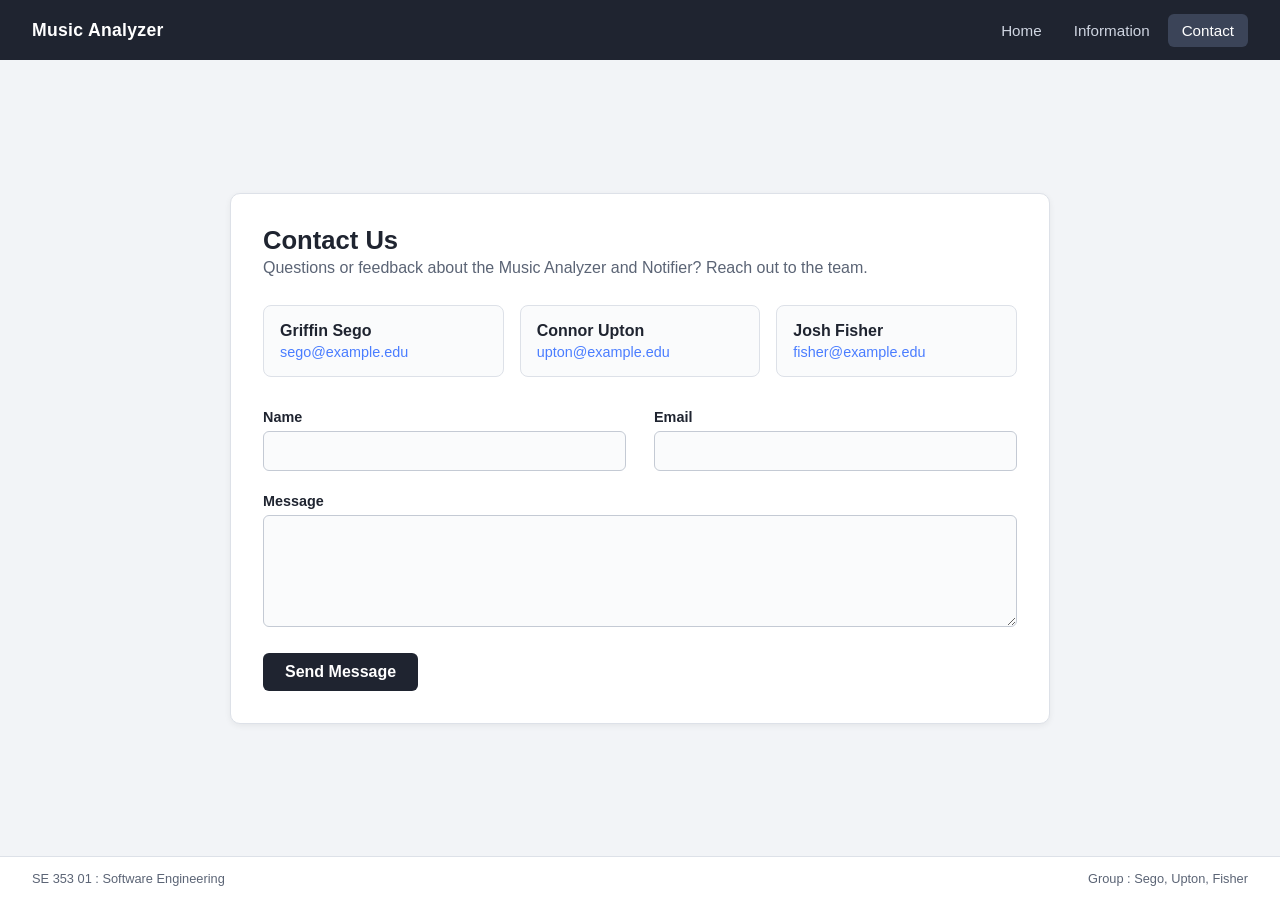
==== contact.html @ 7ef416bd "fixed index.html and added contact.html" ====
<!DOCTYPE html>
<html lang="en">

<head>
    <meta charset="UTF-8">
    <meta name="viewport" content="width=device-width, initial-scale=1">
    <title>Music Analyzer – Contact</title>
    <link rel="stylesheet" href="css/style.css">
</head>

<body>
    <header class="topbar">
        <span class="brand">Music Analyzer</span>
        <nav>
            <a href="index.html">Home</a>
            <a href="stats.html">Information</a>
            <a href="contact.html" aria-current="page">Contact</a>
        </nav>
    </header>

    <main>
        <section class="panel">
            <h1>Contact Us</h1>
            <p class="sub">Questions or feedback about the Music Analyzer and Notifier? Reach out to the team.</p>

            <div class="team">
                <div class="member">
                    <strong>Griffin Sego</strong>
                    <a href="mailto:crupton23@my.trine.edu">sego@example.edu</a>
                </div>
                <div class="member">
                    <strong>Connor Upton</strong>
                    <a href="mailto:gcsego23@my.trine.edu">upton@example.edu</a>
                </div>
                <div class="member">
                    <strong>Josh Fisher</strong>
                    <a href="mailto:jsfisher23@my.trine.edu">fisher@example.edu</a>
                </div>
            </div>

            <form class="options contact-form" id="contact-form">
                <div class="option">
                    <label for="name">Name</label>
                    <input type="text" id="name" name="name" required>
                </div>

                <div class="option">
                    <label for="email">Email</label>
                    <input type="email" id="email" name="email" required>
                </div>

                <div class="option full">
                    <label for="message">Message</label>
                    <textarea id="message" name="message" rows="5" required></textarea>
                </div>

                <div class="option full">
                    <button type="submit">Send Message</button>
                </div>
            </form>
        </section>
    </main>

    <footer>
        <span>SE 353 01 : Software Engineering</span>
        <span>Group : Sego, Upton, Fisher</span>
    </footer>

    <script>
        // No backend yet: open the user's mail app with the message filled in.
        const TEAM_EMAIL = 'fisher@example.edu';
        document.getElementById('contact-form').addEventListener('submit', (e) => {
            e.preventDefault();
            const f = e.target;
            const subject = `Music Analyzer feedback from ${f.name.value}`;
            const body = `${f.message.value}\n\nReply to: ${f.email.value}`;
            location.href = `mailto:${TEAM_EMAIL}?subject=${encodeURIComponent(subject)}&body=${encodeURIComponent(body)}`;
        });
    </script>
</body>

</html>
---- css/style.css ----
* {
    box-sizing: border-box;
}

html,
body {
    height: 100%;
}

body {
    margin: 0;
    font-family: "Segoe UI", Roboto, Helvetica, Arial, sans-serif;
    color: #1f2430;
    background: #f2f4f7;
    display: flex;
    flex-direction: column;
    min-height: 100vh;
}

/* Top bar spans the full width */
.topbar {
    background: #1f2430;
    color: #fff;
    display: flex;
    align-items: center;
    justify-content: space-between;
    padding: 0 32px;
    height: 60px;
    flex-shrink: 0;
}

.brand {
    font-weight: 600;
    font-size: 1.1rem;
    letter-spacing: .3px;
}

nav {
    display: flex;
    gap: 4px;
}

nav a {
    color: #cfd5e1;
    text-decoration: none;
    padding: 8px 14px;
    border-radius: 6px;
    font-size: .95rem;
}

nav a:hover {
    background: #2e3545;
    color: #fff;
}

nav a[aria-current="page"] {
    background: #3b4458;
    color: #fff;
}

/* Main area fills the space between bar and footer */
main {
    flex: 1;
    display: flex;
    flex-direction: column;
    align-items: center;
    justify-content: center;
    padding: 40px 16px;
}

/* Main page */
.title {
    text-align: center;
    margin-bottom: 48px;
}

.title h1 {
    font-size: clamp(1.8rem, 4vw, 2.8rem);
    margin: 0;
    font-weight: 700;
}

.title p {
    font-size: 1.15rem;
    color: #5b6475;
    margin: 8px 0 0;
}

.services {
    display: flex;
    gap: 32px;
    flex-wrap: wrap;
    justify-content: center;
}

.service {
    width: 260px;
    padding: 32px 20px;
    background: #fff;
    border: 1px solid #dde1e8;
    border-top: 5px solid var(--accent);
    border-radius: 10px;
    box-shadow: 0 2px 6px rgba(0, 0, 0, .06);
    display: flex;
    flex-direction: column;
    align-items: center;
    gap: 14px;
    color: inherit;
    text-decoration: none;
    font-size: 1.3rem;
    font-weight: 600;
    transition: transform .15s, box-shadow .15s;
}

.service:hover {
    transform: translateY(-3px);
    box-shadow: 0 8px 18px rgba(0, 0, 0, .1);
}

.service small {
    font-size: .85rem;
    font-weight: 400;
    color: #5b6475;
}

.dot {
    width: 18px;
    height: 18px;
    border-radius: 50%;
    background: var(--accent);
}

.spotify {
    --accent: #1db954;
}

.apple {
    --accent: #a855b5;
}

.notice {
    text-align: center;
    font-size: .9rem;
    color: #5b6475;
    margin-top: 40px;
}

.notice strong {
    display: block;
    color: #c0392b;
    margin-top: 4px;
}

footer {
    display: flex;
    justify-content: space-between;
    flex-wrap: wrap;
    gap: 8px;
    padding: 14px 32px;
    font-size: .8rem;
    color: #5b6475;
    border-top: 1px solid #dde1e8;
    background: #fff;
}

/* Options page */
.panel {
    width: 100%;
    max-width: 820px;
    background: #fff;
    border: 1px solid #dde1e8;
    border-radius: 10px;
    box-shadow: 0 2px 6px rgba(0, 0, 0, .06);
    padding: 32px;
}

.panel h1 {
    margin: 0 0 4px;
    font-size: 1.6rem;
}

.panel .sub {
    margin: 0 0 28px;
    color: #5b6475;
}

.options {
    display: grid;
    grid-template-columns: repeat(auto-fit, minmax(300px, 1fr));
    gap: 22px 28px;
}

.option label {
    display: block;
    font-weight: 600;
    font-size: .9rem;
    margin-bottom: 6px;
}

.option select {
    width: 100%;
    padding: 10px 12px;
    font: inherit;
    border: 1px solid #c4cad4;
    border-radius: 6px;
    background: #fafbfc;
    cursor: pointer;
}

.option select:focus {
    outline: 2px solid #4a7dff;
    outline-offset: 1px;
    border-color: #4a7dff;
}

.badge {
    display: inline-block;
    padding: 3px 10px;
    border-radius: 999px;
    font-size: .8rem;
    font-weight: 600;
    color: #fff;
    background: var(--accent, #5b6475);
    margin-left: 8px;
    vertical-align: middle;
}

/* Contact page */
.team {
    display: grid;
    grid-template-columns: repeat(auto-fit, minmax(180px, 1fr));
    gap: 16px;
    margin-bottom: 32px;
}

.member {
    padding: 16px;
    border: 1px solid #dde1e8;
    border-radius: 8px;
    background: #fafbfc;
    display: flex;
    flex-direction: column;
    gap: 4px;
}

.member a {
    color: #4a7dff;
    text-decoration: none;
    font-size: .9rem;
    overflow-wrap: anywhere;
}

.member a:hover {
    text-decoration: underline;
}

.option.full {
    grid-column: 1 / -1;
}

.option input,
.option textarea {
    width: 100%;
    padding: 10px 12px;
    font: inherit;
    border: 1px solid #c4cad4;
    border-radius: 6px;
    background: #fafbfc;
}

.option textarea {
    resize: vertical;
}

.option input:focus,
.option textarea:focus {
    outline: 2px solid #4a7dff;
    outline-offset: 1px;
    border-color: #4a7dff;
}

.contact-form button {
    padding: 10px 22px;
    font: inherit;
    font-weight: 600;
    color: #fff;
    background: #1f2430;
    border: none;
    border-radius: 6px;
    cursor: pointer;
}

.contact-form button:hover {
    background: #3b4458;
}

@media (max-width: 600px) {
    .topbar {
        padding: 0 16px;
    }

    .brand {
        display: none;
    }

    footer {
        padding: 14px 16px;
    }

    .panel {
        padding: 22px 16px;
    }
}
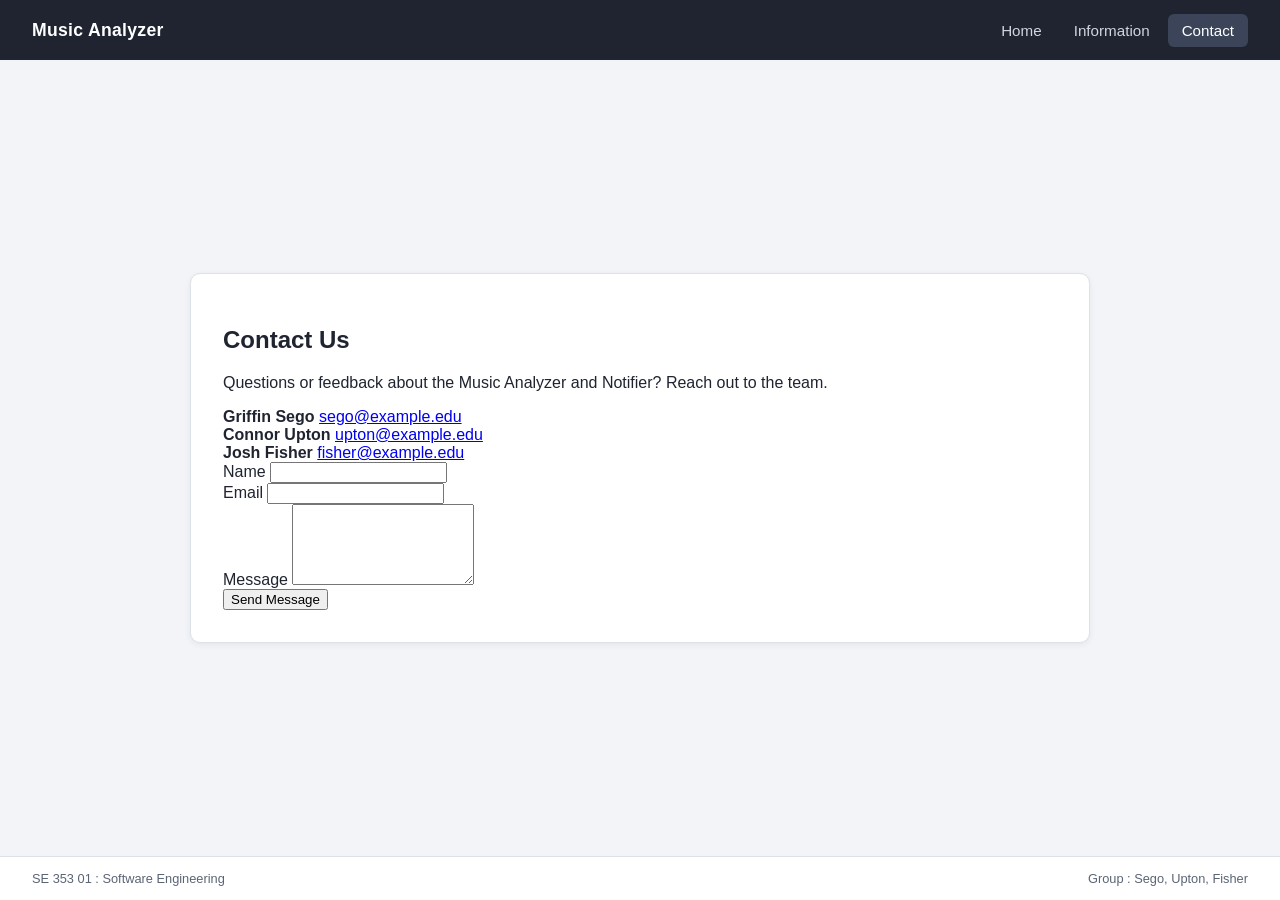
==== commit 5570001e: "Updated index.php to use style.css Updated index.php to use style.css to save time in the future. Re" ====
--- a/contact.html
+++ b/contact.html
@@ -12,8 +12,8 @@
     <header class="topbar">
         <span class="brand">Music Analyzer</span>
         <nav>
-            <a href="index.html">Home</a>
-            <a href="stats.html">Information</a>
+            <a href="index.php">Home</a>
+            <a href="information.html">Information</a>
             <a href="contact.html" aria-current="page">Contact</a>
         </nav>
     </header>
--- a/css/style.css
+++ b/css/style.css
@@ -10,14 +10,17 @@
 body {
     margin: 0;
     font-family: "Segoe UI", Roboto, Helvetica, Arial, sans-serif;
+    background: #f2f4f7;
     color: #1f2430;
-    background: #f2f4f7;
     display: flex;
     flex-direction: column;
     min-height: 100vh;
 }
 
-/* Top bar spans the full width */
+/* =========================
+   HEADER
+========================= */
+
 .topbar {
     background: #1f2430;
     color: #fff;
@@ -30,8 +33,8 @@
 }
 
 .brand {
+    font-size: 1.1rem;
     font-weight: 600;
-    font-size: 1.1rem;
     letter-spacing: .3px;
 }
 
@@ -46,6 +49,7 @@
     padding: 8px 14px;
     border-radius: 6px;
     font-size: .95rem;
+    transition: .2s;
 }
 
 nav a:hover {
@@ -58,69 +62,117 @@
     color: #fff;
 }
 
-/* Main area fills the space between bar and footer */
+/* =========================
+   MAIN CONTENT
+========================= */
+
 main {
     flex: 1;
     display: flex;
-    flex-direction: column;
     align-items: center;
     justify-content: center;
     padding: 40px 16px;
 }
 
-/* Main page */
+/* Main card */
+
+.panel {
+    width: 100%;
+    max-width: 900px;
+    background: #fff;
+    border: 1px solid #dde1e8;
+    border-radius: 10px;
+    box-shadow: 0 2px 6px rgba(0,0,0,.06);
+    padding: 32px;
+}
+
+/* Title section */
+
 .title {
     text-align: center;
-    margin-bottom: 48px;
+    margin-bottom: 32px;
 }
 
 .title h1 {
-    font-size: clamp(1.8rem, 4vw, 2.8rem);
     margin: 0;
+    font-size: clamp(2rem, 4vw, 3rem);
     font-weight: 700;
 }
 
 .title p {
-    font-size: 1.15rem;
-    color: #5b6475;
-    margin: 8px 0 0;
-}
+    margin-top: 12px;
+    color: #5b6475;
+    font-size: 1.1rem;
+    line-height: 1.5;
+}
+
+/* =========================
+   STATUS MESSAGES
+========================= */
+
+.error {
+    background: #fde8e8;
+    color: #8a1c1c;
+    padding: 12px;
+    border-radius: 6px;
+    margin-bottom: 16px;
+    text-align: center;
+}
+
+.success {
+    background: #e6f2ea;
+    color: #1d5c2e;
+    padding: 12px;
+    border-radius: 6px;
+    margin-bottom: 16px;
+    text-align: center;
+}
+
+/* =========================
+   SERVICE CARDS
+========================= */
 
 .services {
     display: flex;
+    justify-content: center;
     gap: 32px;
     flex-wrap: wrap;
-    justify-content: center;
+    margin-top: 24px;
 }
 
 .service {
-    width: 260px;
+    width: 280px;
     padding: 32px 20px;
-    background: #fff;
     border: 1px solid #dde1e8;
     border-top: 5px solid var(--accent);
     border-radius: 10px;
-    box-shadow: 0 2px 6px rgba(0, 0, 0, .06);
+    background: #fff;
+    color: inherit;
+    text-decoration: none;
+
     display: flex;
     flex-direction: column;
     align-items: center;
     gap: 14px;
-    color: inherit;
-    text-decoration: none;
+
     font-size: 1.3rem;
     font-weight: 600;
-    transition: transform .15s, box-shadow .15s;
+
+    transition: transform .15s ease,
+                box-shadow .15s ease;
 }
 
 .service:hover {
     transform: translateY(-3px);
-    box-shadow: 0 8px 18px rgba(0, 0, 0, .1);
+    box-shadow: 0 8px 18px rgba(0,0,0,.10);
 }
 
 .service small {
+    text-align: center;
+    color: #5b6475;
     font-size: .85rem;
     font-weight: 400;
-    color: #5b6475;
+    line-height: 1.5;
 }
 
 .dot {
@@ -130,171 +182,59 @@
     background: var(--accent);
 }
 
+/* Provider themes */
+
 .spotify {
-    --accent: #1db954;
+    --accent: #1DB954;
 }
 
 .apple {
-    --accent: #a855b5;
-}
+    --accent: #FA243C;
+}
+
+/* =========================
+   NOTICE
+========================= */
 
 .notice {
-    text-align: center;
+    margin-top: 35px;
+    text-align: center;
+    color: #5b6475;
     font-size: .9rem;
-    color: #5b6475;
-    margin-top: 40px;
+    line-height: 1.6;
 }
 
 .notice strong {
     display: block;
+    margin-top: 6px;
     color: #c0392b;
-    margin-top: 4px;
-}
+}
+
+/* =========================
+   FOOTER
+========================= */
 
 footer {
     display: flex;
     justify-content: space-between;
     flex-wrap: wrap;
     gap: 8px;
+
     padding: 14px 32px;
+
     font-size: .8rem;
     color: #5b6475;
+
     border-top: 1px solid #dde1e8;
     background: #fff;
 }
 
-/* Options page */
-.panel {
-    width: 100%;
-    max-width: 820px;
-    background: #fff;
-    border: 1px solid #dde1e8;
-    border-radius: 10px;
-    box-shadow: 0 2px 6px rgba(0, 0, 0, .06);
-    padding: 32px;
-}
-
-.panel h1 {
-    margin: 0 0 4px;
-    font-size: 1.6rem;
-}
-
-.panel .sub {
-    margin: 0 0 28px;
-    color: #5b6475;
-}
-
-.options {
-    display: grid;
-    grid-template-columns: repeat(auto-fit, minmax(300px, 1fr));
-    gap: 22px 28px;
-}
-
-.option label {
-    display: block;
-    font-weight: 600;
-    font-size: .9rem;
-    margin-bottom: 6px;
-}
-
-.option select {
-    width: 100%;
-    padding: 10px 12px;
-    font: inherit;
-    border: 1px solid #c4cad4;
-    border-radius: 6px;
-    background: #fafbfc;
-    cursor: pointer;
-}
-
-.option select:focus {
-    outline: 2px solid #4a7dff;
-    outline-offset: 1px;
-    border-color: #4a7dff;
-}
-
-.badge {
-    display: inline-block;
-    padding: 3px 10px;
-    border-radius: 999px;
-    font-size: .8rem;
-    font-weight: 600;
-    color: #fff;
-    background: var(--accent, #5b6475);
-    margin-left: 8px;
-    vertical-align: middle;
-}
-
-/* Contact page */
-.team {
-    display: grid;
-    grid-template-columns: repeat(auto-fit, minmax(180px, 1fr));
-    gap: 16px;
-    margin-bottom: 32px;
-}
-
-.member {
-    padding: 16px;
-    border: 1px solid #dde1e8;
-    border-radius: 8px;
-    background: #fafbfc;
-    display: flex;
-    flex-direction: column;
-    gap: 4px;
-}
-
-.member a {
-    color: #4a7dff;
-    text-decoration: none;
-    font-size: .9rem;
-    overflow-wrap: anywhere;
-}
-
-.member a:hover {
-    text-decoration: underline;
-}
-
-.option.full {
-    grid-column: 1 / -1;
-}
-
-.option input,
-.option textarea {
-    width: 100%;
-    padding: 10px 12px;
-    font: inherit;
-    border: 1px solid #c4cad4;
-    border-radius: 6px;
-    background: #fafbfc;
-}
-
-.option textarea {
-    resize: vertical;
-}
-
-.option input:focus,
-.option textarea:focus {
-    outline: 2px solid #4a7dff;
-    outline-offset: 1px;
-    border-color: #4a7dff;
-}
-
-.contact-form button {
-    padding: 10px 22px;
-    font: inherit;
-    font-weight: 600;
-    color: #fff;
-    background: #1f2430;
-    border: none;
-    border-radius: 6px;
-    cursor: pointer;
-}
-
-.contact-form button:hover {
-    background: #3b4458;
-}
+/* =========================
+   RESPONSIVE
+========================= */
 
 @media (max-width: 600px) {
+
     .topbar {
         padding: 0 16px;
     }
@@ -303,11 +243,18 @@
         display: none;
     }
 
+    .panel {
+        padding: 20px;
+    }
+
     footer {
         padding: 14px 16px;
-    }
-
-    .panel {
-        padding: 22px 16px;
+        justify-content: center;
+        text-align: center;
+    }
+
+    .service {
+        width: 100%;
+        max-width: 320px;
     }
 }
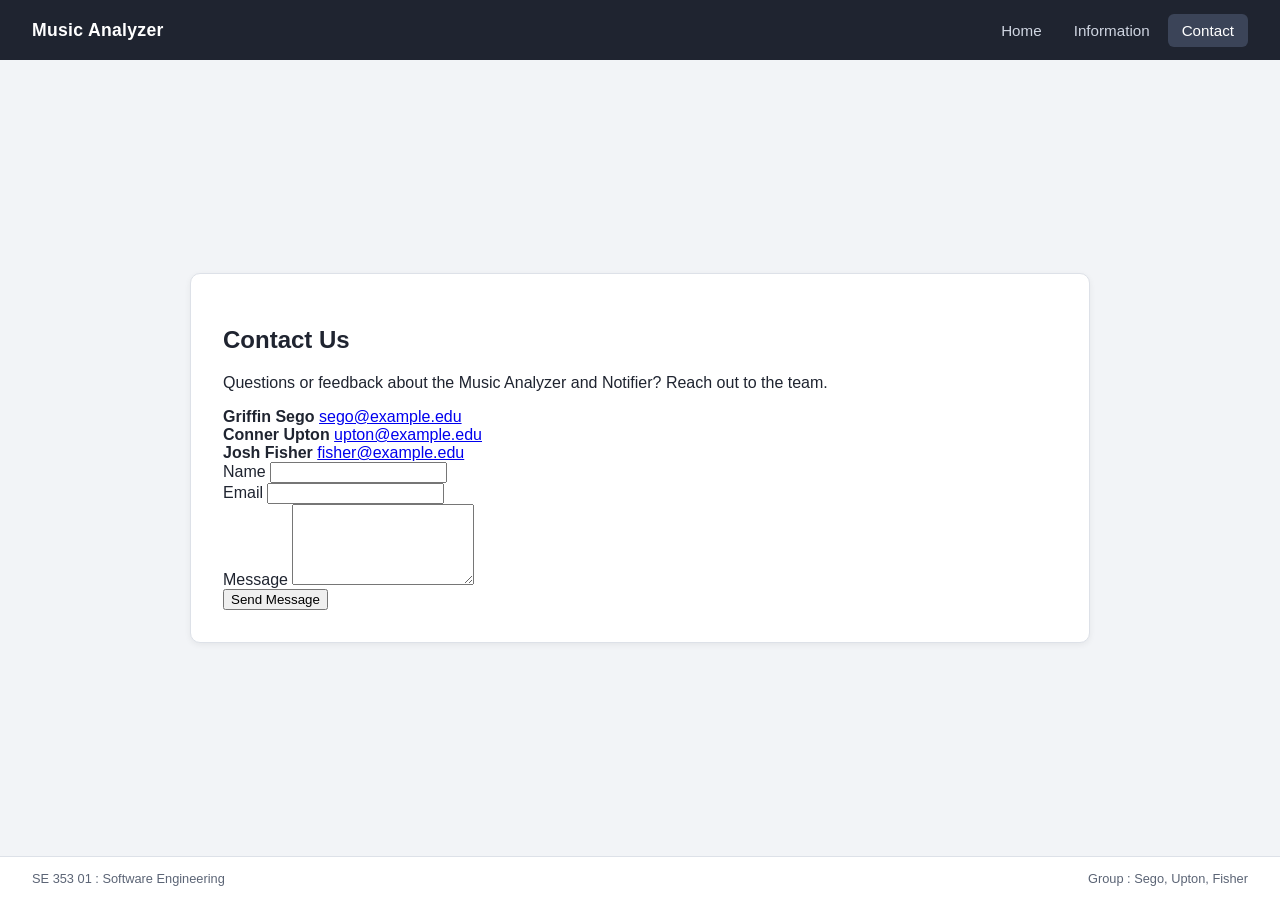
==== commit 6189f941: "added contact page" ====
--- a/contact.html
+++ b/contact.html
@@ -12,8 +12,8 @@
     <header class="topbar">
         <span class="brand">Music Analyzer</span>
         <nav>
-            <a href="index.php">Home</a>
-            <a href="information.html">Information</a>
+            <a href="index.html">Home</a>
+            <a href="stats.html">Information</a>
             <a href="contact.html" aria-current="page">Contact</a>
         </nav>
     </header>
@@ -29,7 +29,7 @@
                     <a href="mailto:crupton23@my.trine.edu">sego@example.edu</a>
                 </div>
                 <div class="member">
-                    <strong>Connor Upton</strong>
+                    <strong>Conner Upton</strong>
                     <a href="mailto:gcsego23@my.trine.edu">upton@example.edu</a>
                 </div>
                 <div class="member">
